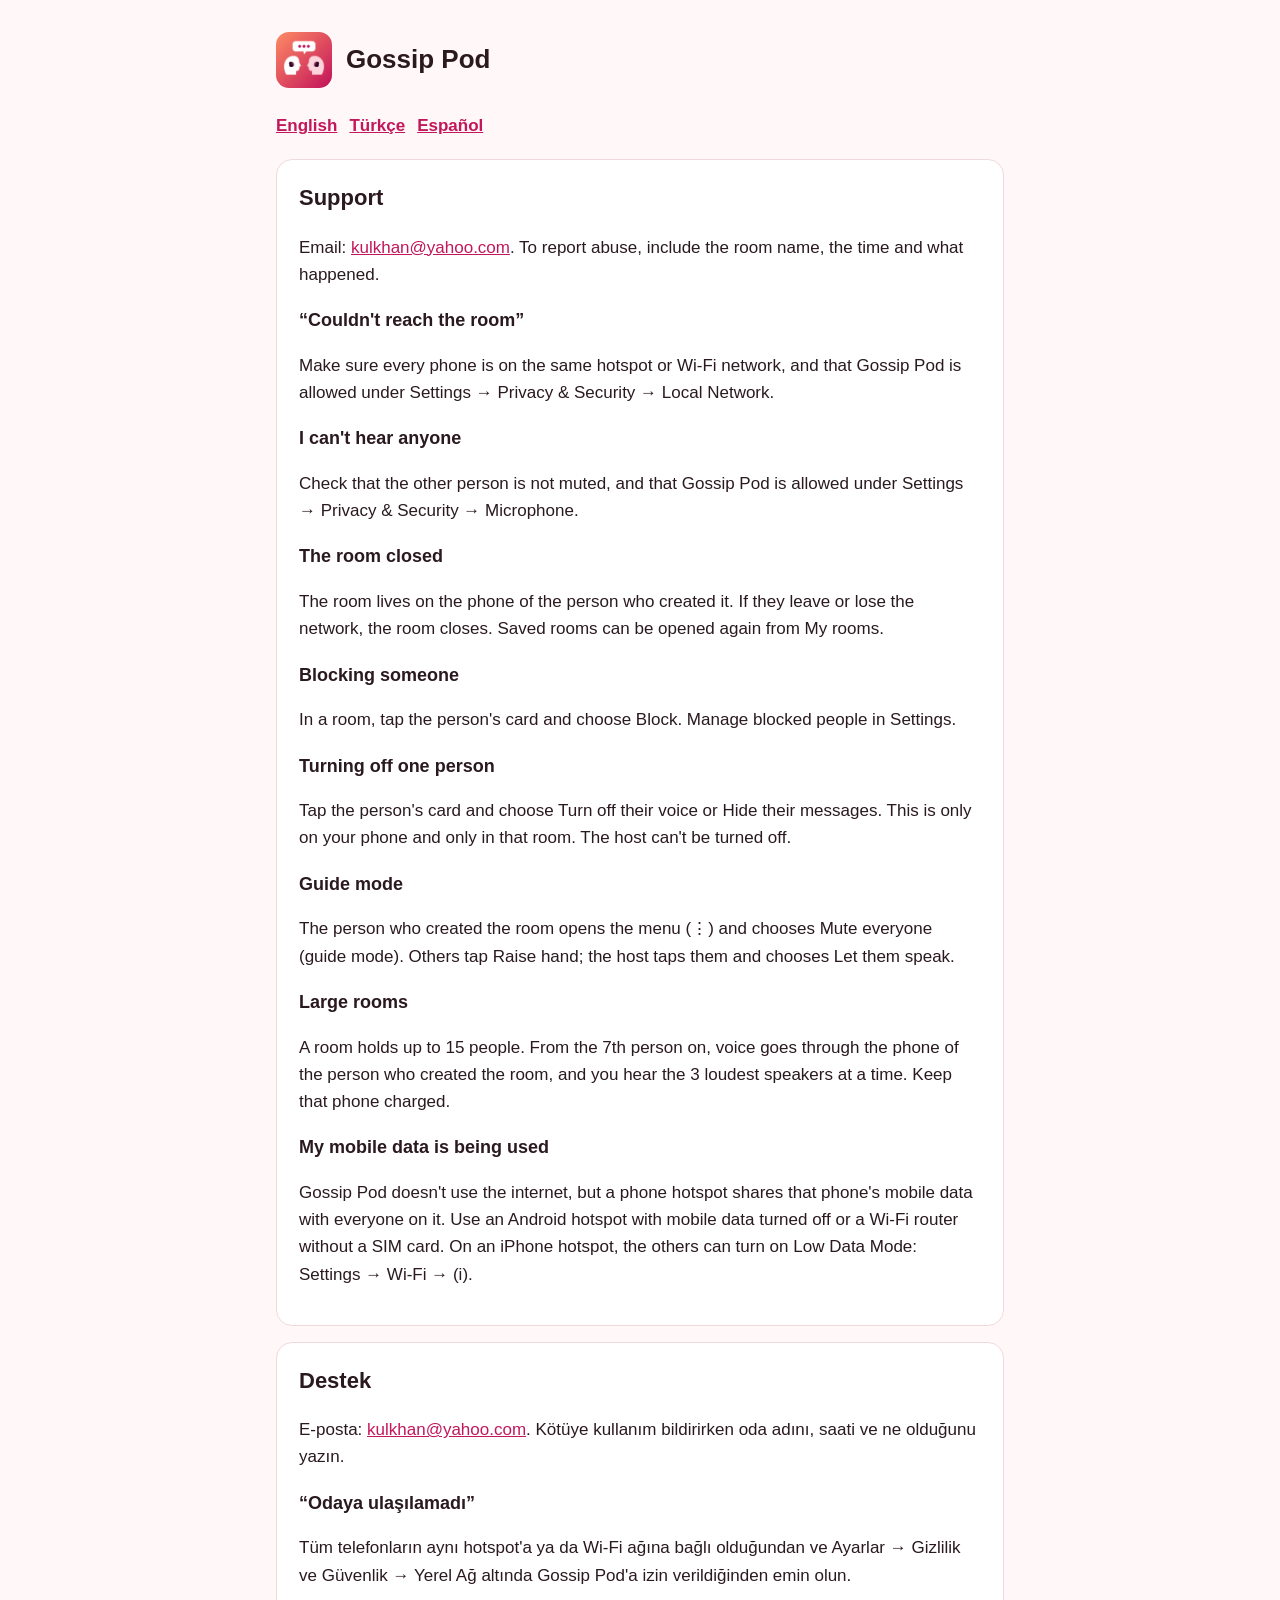
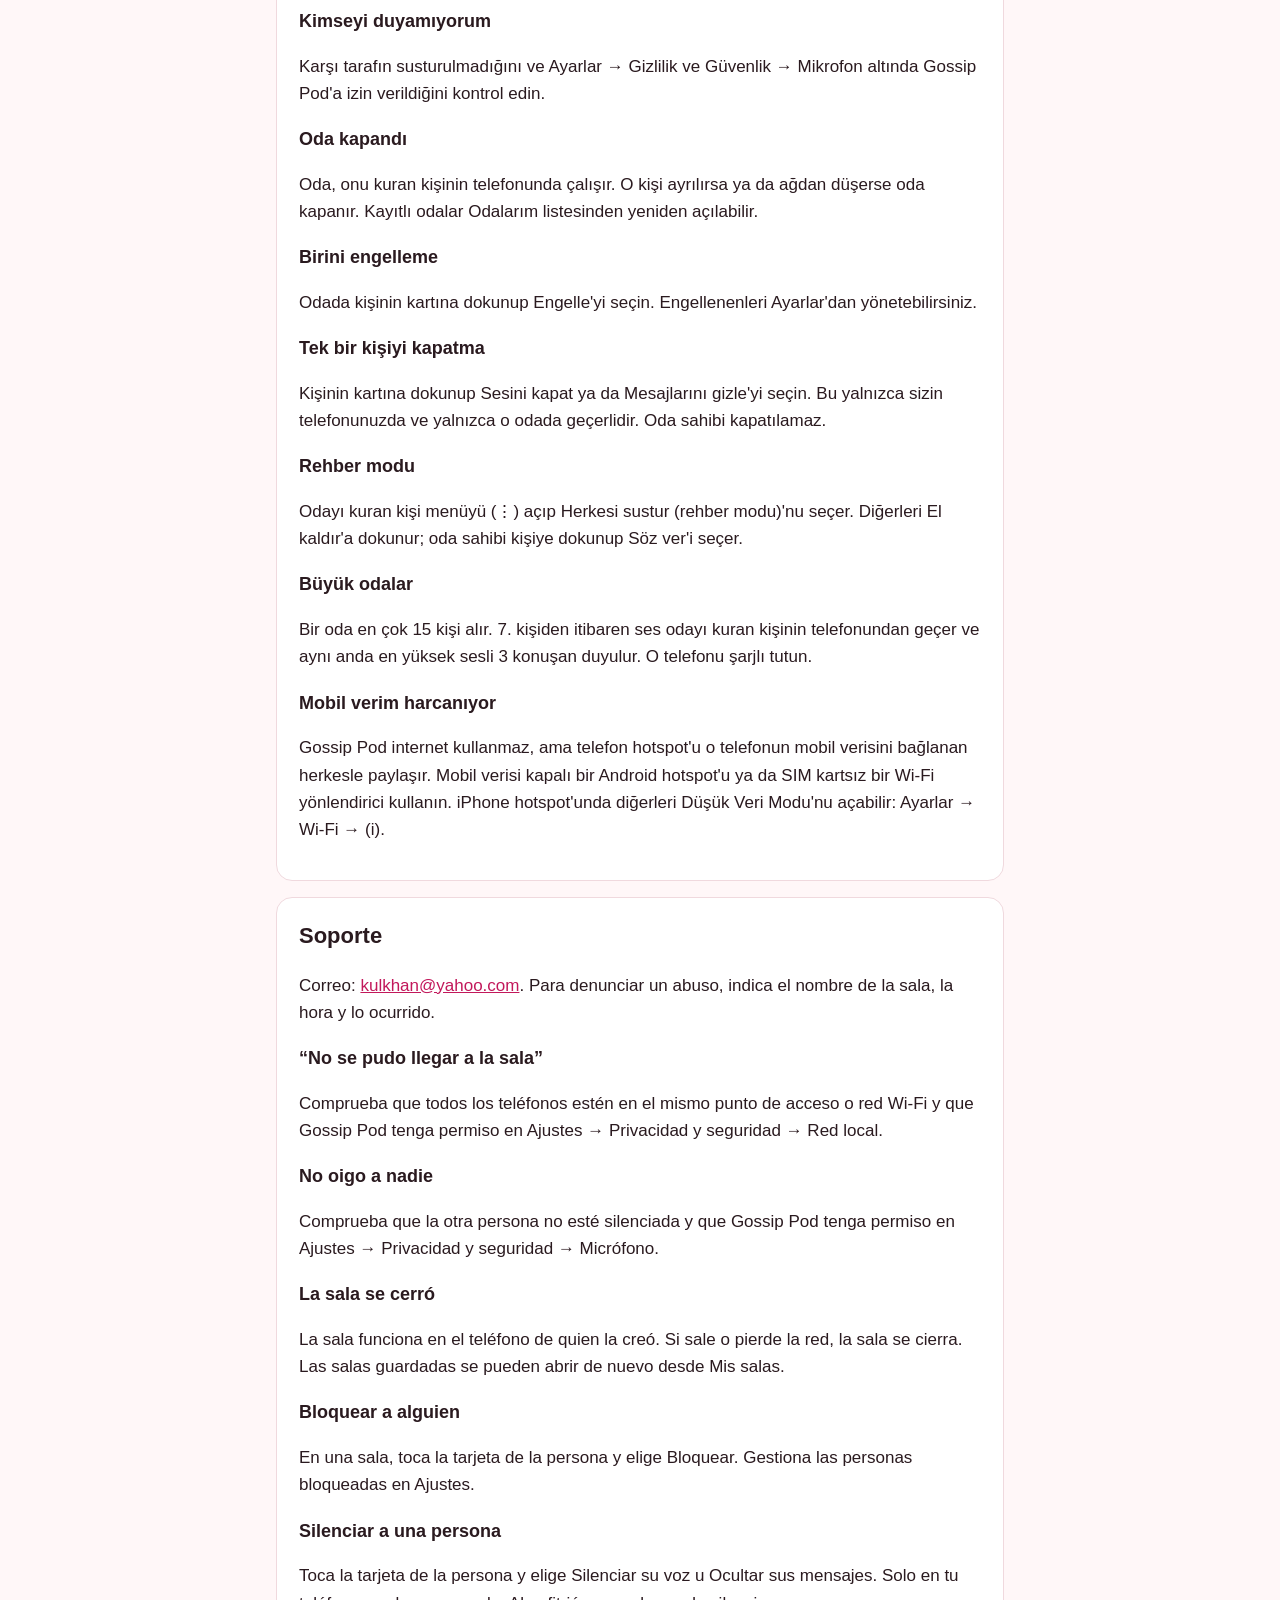
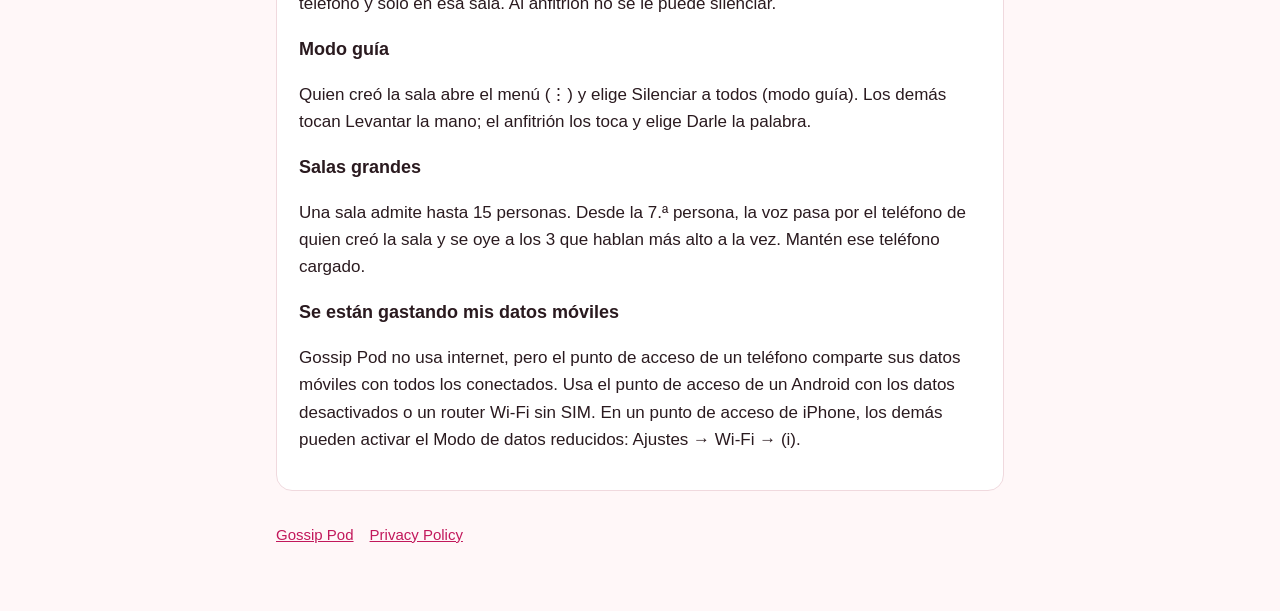
==== support.html @ c3149ad6 "Gossip Pod sitesi: gizlilik politikası ve destek Co-Authored-By: Claude Opus 5.5 <noreply@anthropic." ====
<!doctype html>
<html lang="en">
<head>
  <meta charset="utf-8">
  <meta name="viewport" content="width=device-width, initial-scale=1">
  <title>Gossip Pod Support</title>
  <link rel="icon" href="icon.png">
  <link rel="stylesheet" href="style.css">
</head>
<body>
<main>
  <header><img src="icon.png" alt=""><a href="index.html">Gossip Pod</a></header>
  <nav class="lang"><a href="#en">English</a><a href="#tr">Türkçe</a><a href="#es">Español</a></nav>

  <section id="en">
    <h2>Support</h2>
    <p>Email: <a href="mailto:kulkhan@yahoo.com">kulkhan@yahoo.com</a>. To report abuse, include the room name, the time and what happened.</p>
    <h3>“Couldn't reach the room”</h3>
    <p>Make sure every phone is on the same hotspot or Wi-Fi network, and that Gossip Pod is allowed under Settings → Privacy &amp; Security → Local Network.</p>
    <h3>I can't hear anyone</h3>
    <p>Check that the other person is not muted, and that Gossip Pod is allowed under Settings → Privacy &amp; Security → Microphone.</p>
    <h3>The room closed</h3>
    <p>The room lives on the phone of the person who created it. If they leave or lose the network, the room closes. Saved rooms can be opened again from My rooms.</p>
    <h3>Blocking someone</h3>
    <p>In a room, tap the person's card and choose Block. Manage blocked people in Settings.</p>
    <h3>Turning off one person</h3>
    <p>Tap the person's card and choose Turn off their voice or Hide their messages. This is only on your phone and only in that room. The host can't be turned off.</p>
    <h3>Guide mode</h3>
    <p>The person who created the room opens the menu (⋮) and chooses Mute everyone (guide mode). Others tap Raise hand; the host taps them and chooses Let them speak.</p>
    <h3>Large rooms</h3>
    <p>A room holds up to 15 people. From the 7th person on, voice goes through the phone of the person who created the room, and you hear the 3 loudest speakers at a time. Keep that phone charged.</p>
    <h3>My mobile data is being used</h3>
    <p>Gossip Pod doesn't use the internet, but a phone hotspot shares that phone's mobile data with everyone on it. Use an Android hotspot with mobile data turned off or a Wi-Fi router without a SIM card. On an iPhone hotspot, the others can turn on Low Data Mode: Settings → Wi-Fi → (i).</p>
  </section>

  <section id="tr">
    <h2>Destek</h2>
    <p>E-posta: <a href="mailto:kulkhan@yahoo.com">kulkhan@yahoo.com</a>. Kötüye kullanım bildirirken oda adını, saati ve ne olduğunu yazın.</p>
    <h3>“Odaya ulaşılamadı”</h3>
    <p>Tüm telefonların aynı hotspot'a ya da Wi-Fi ağına bağlı olduğundan ve Ayarlar → Gizlilik ve Güvenlik → Yerel Ağ altında Gossip Pod'a izin verildiğinden emin olun.</p>
    <h3>Kimseyi duyamıyorum</h3>
    <p>Karşı tarafın susturulmadığını ve Ayarlar → Gizlilik ve Güvenlik → Mikrofon altında Gossip Pod'a izin verildiğini kontrol edin.</p>
    <h3>Oda kapandı</h3>
    <p>Oda, onu kuran kişinin telefonunda çalışır. O kişi ayrılırsa ya da ağdan düşerse oda kapanır. Kayıtlı odalar Odalarım listesinden yeniden açılabilir.</p>
    <h3>Birini engelleme</h3>
    <p>Odada kişinin kartına dokunup Engelle'yi seçin. Engellenenleri Ayarlar'dan yönetebilirsiniz.</p>
    <h3>Tek bir kişiyi kapatma</h3>
    <p>Kişinin kartına dokunup Sesini kapat ya da Mesajlarını gizle'yi seçin. Bu yalnızca sizin telefonunuzda ve yalnızca o odada geçerlidir. Oda sahibi kapatılamaz.</p>
    <h3>Rehber modu</h3>
    <p>Odayı kuran kişi menüyü (⋮) açıp Herkesi sustur (rehber modu)'nu seçer. Diğerleri El kaldır'a dokunur; oda sahibi kişiye dokunup Söz ver'i seçer.</p>
    <h3>Büyük odalar</h3>
    <p>Bir oda en çok 15 kişi alır. 7. kişiden itibaren ses odayı kuran kişinin telefonundan geçer ve aynı anda en yüksek sesli 3 konuşan duyulur. O telefonu şarjlı tutun.</p>
    <h3>Mobil verim harcanıyor</h3>
    <p>Gossip Pod internet kullanmaz, ama telefon hotspot'u o telefonun mobil verisini bağlanan herkesle paylaşır. Mobil verisi kapalı bir Android hotspot'u ya da SIM kartsız bir Wi-Fi yönlendirici kullanın. iPhone hotspot'unda diğerleri Düşük Veri Modu'nu açabilir: Ayarlar → Wi-Fi → (i).</p>
  </section>

  <section id="es">
    <h2>Soporte</h2>
    <p>Correo: <a href="mailto:kulkhan@yahoo.com">kulkhan@yahoo.com</a>. Para denunciar un abuso, indica el nombre de la sala, la hora y lo ocurrido.</p>
    <h3>“No se pudo llegar a la sala”</h3>
    <p>Comprueba que todos los teléfonos estén en el mismo punto de acceso o red Wi-Fi y que Gossip Pod tenga permiso en Ajustes → Privacidad y seguridad → Red local.</p>
    <h3>No oigo a nadie</h3>
    <p>Comprueba que la otra persona no esté silenciada y que Gossip Pod tenga permiso en Ajustes → Privacidad y seguridad → Micrófono.</p>
    <h3>La sala se cerró</h3>
    <p>La sala funciona en el teléfono de quien la creó. Si sale o pierde la red, la sala se cierra. Las salas guardadas se pueden abrir de nuevo desde Mis salas.</p>
    <h3>Bloquear a alguien</h3>
    <p>En una sala, toca la tarjeta de la persona y elige Bloquear. Gestiona las personas bloqueadas en Ajustes.</p>
    <h3>Silenciar a una persona</h3>
    <p>Toca la tarjeta de la persona y elige Silenciar su voz u Ocultar sus mensajes. Solo en tu teléfono y solo en esa sala. Al anfitrión no se le puede silenciar.</p>
    <h3>Modo guía</h3>
    <p>Quien creó la sala abre el menú (⋮) y elige Silenciar a todos (modo guía). Los demás tocan Levantar la mano; el anfitrión los toca y elige Darle la palabra.</p>
    <h3>Salas grandes</h3>
    <p>Una sala admite hasta 15 personas. Desde la 7.ª persona, la voz pasa por el teléfono de quien creó la sala y se oye a los 3 que hablan más alto a la vez. Mantén ese teléfono cargado.</p>
    <h3>Se están gastando mis datos móviles</h3>
    <p>Gossip Pod no usa internet, pero el punto de acceso de un teléfono comparte sus datos móviles con todos los conectados. Usa el punto de acceso de un Android con los datos desactivados o un router Wi-Fi sin SIM. En un punto de acceso de iPhone, los demás pueden activar el Modo de datos reducidos: Ajustes → Wi-Fi → (i).</p>
  </section>

  <footer><a href="index.html">Gossip Pod</a><a href="privacy.html">Privacy Policy</a></footer>
</main>
</body>
</html>
---- style.css ----
:root {
  --bg: #fff7f8;
  --text: #2a1a1f;
  --muted: #5b4a50;
  --card: #ffffff;
  --border: #f0d9de;
  --brand: #c2185b;
  --brand-2: #ff8a65;
}
@media (prefers-color-scheme: dark) {
  :root {
    --bg: #1b1114;
    --text: #f7e9ec;
    --muted: #cdb9be;
    --card: #261a1e;
    --border: #3a2a2f;
    --brand: #ff8fb4;
  }
}
* { box-sizing: border-box; }
body {
  margin: 0;
  background: var(--bg);
  color: var(--text);
  font: 17px/1.6 -apple-system, BlinkMacSystemFont, "Segoe UI", Roboto, sans-serif;
}
main { max-width: 760px; margin: 0 auto; padding: 32px 16px 64px; }
header { display: flex; align-items: center; gap: 14px; margin-bottom: 24px; }
header img { width: 56px; height: 56px; border-radius: 13px; }
header a { color: inherit; text-decoration: none; font-size: 26px; font-weight: 700; }
.hero {
  background: linear-gradient(135deg, var(--brand-2), #c2185b);
  color: #fff;
  border-radius: 20px;
  padding: 28px 24px;
  margin-bottom: 24px;
}
.hero h1 { margin: 0 0 8px; font-size: 30px; line-height: 1.2; }
.hero p { margin: 0; font-size: 18px; }
section {
  background: var(--card);
  border: 1px solid var(--border);
  border-radius: 16px;
  padding: 20px 22px;
  margin-bottom: 16px;
}
h2 { margin-top: 0; font-size: 22px; }
h3 { font-size: 18px; margin-bottom: 4px; }
a { color: var(--brand); }
.muted { color: var(--muted); font-size: 15px; }
nav.lang { display: flex; gap: 12px; flex-wrap: wrap; margin: 8px 0 20px; }
nav.lang a { font-weight: 600; }
footer { margin-top: 32px; color: var(--muted); font-size: 15px; }
footer a { margin-right: 16px; }
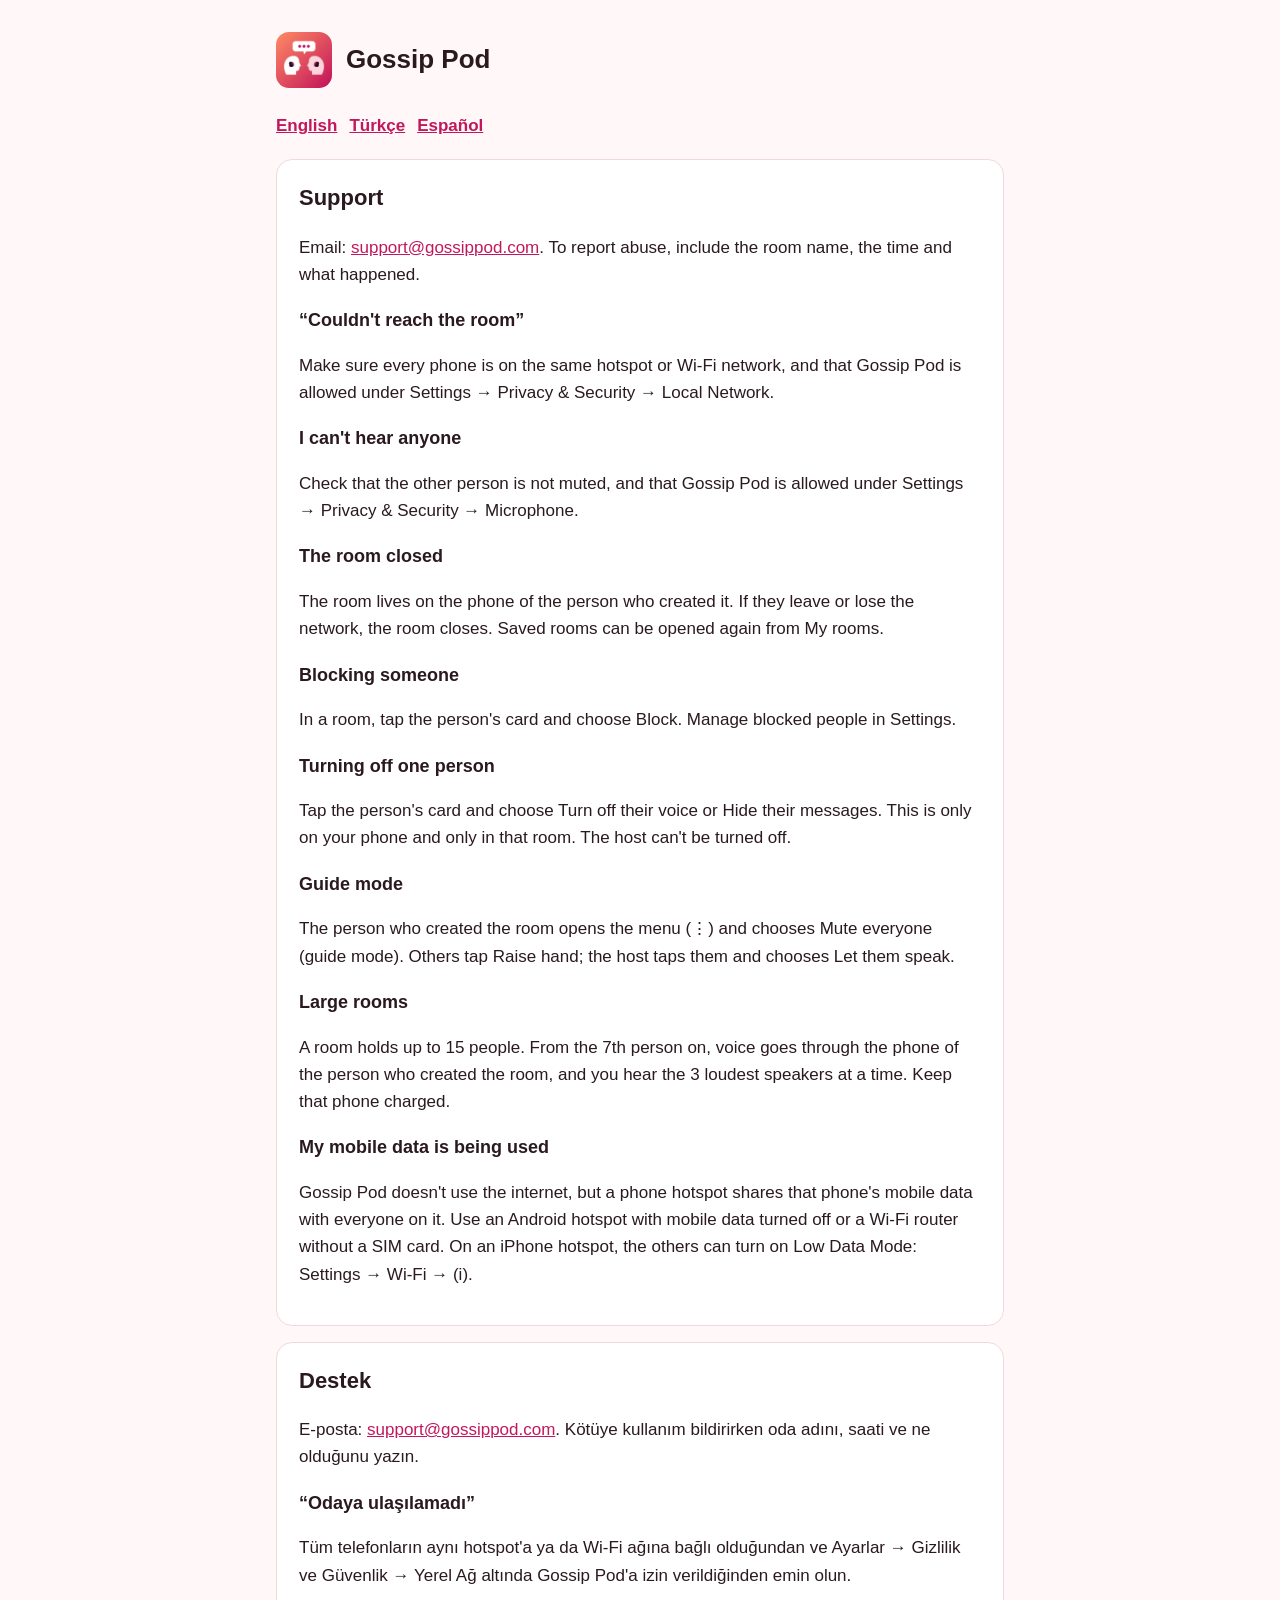
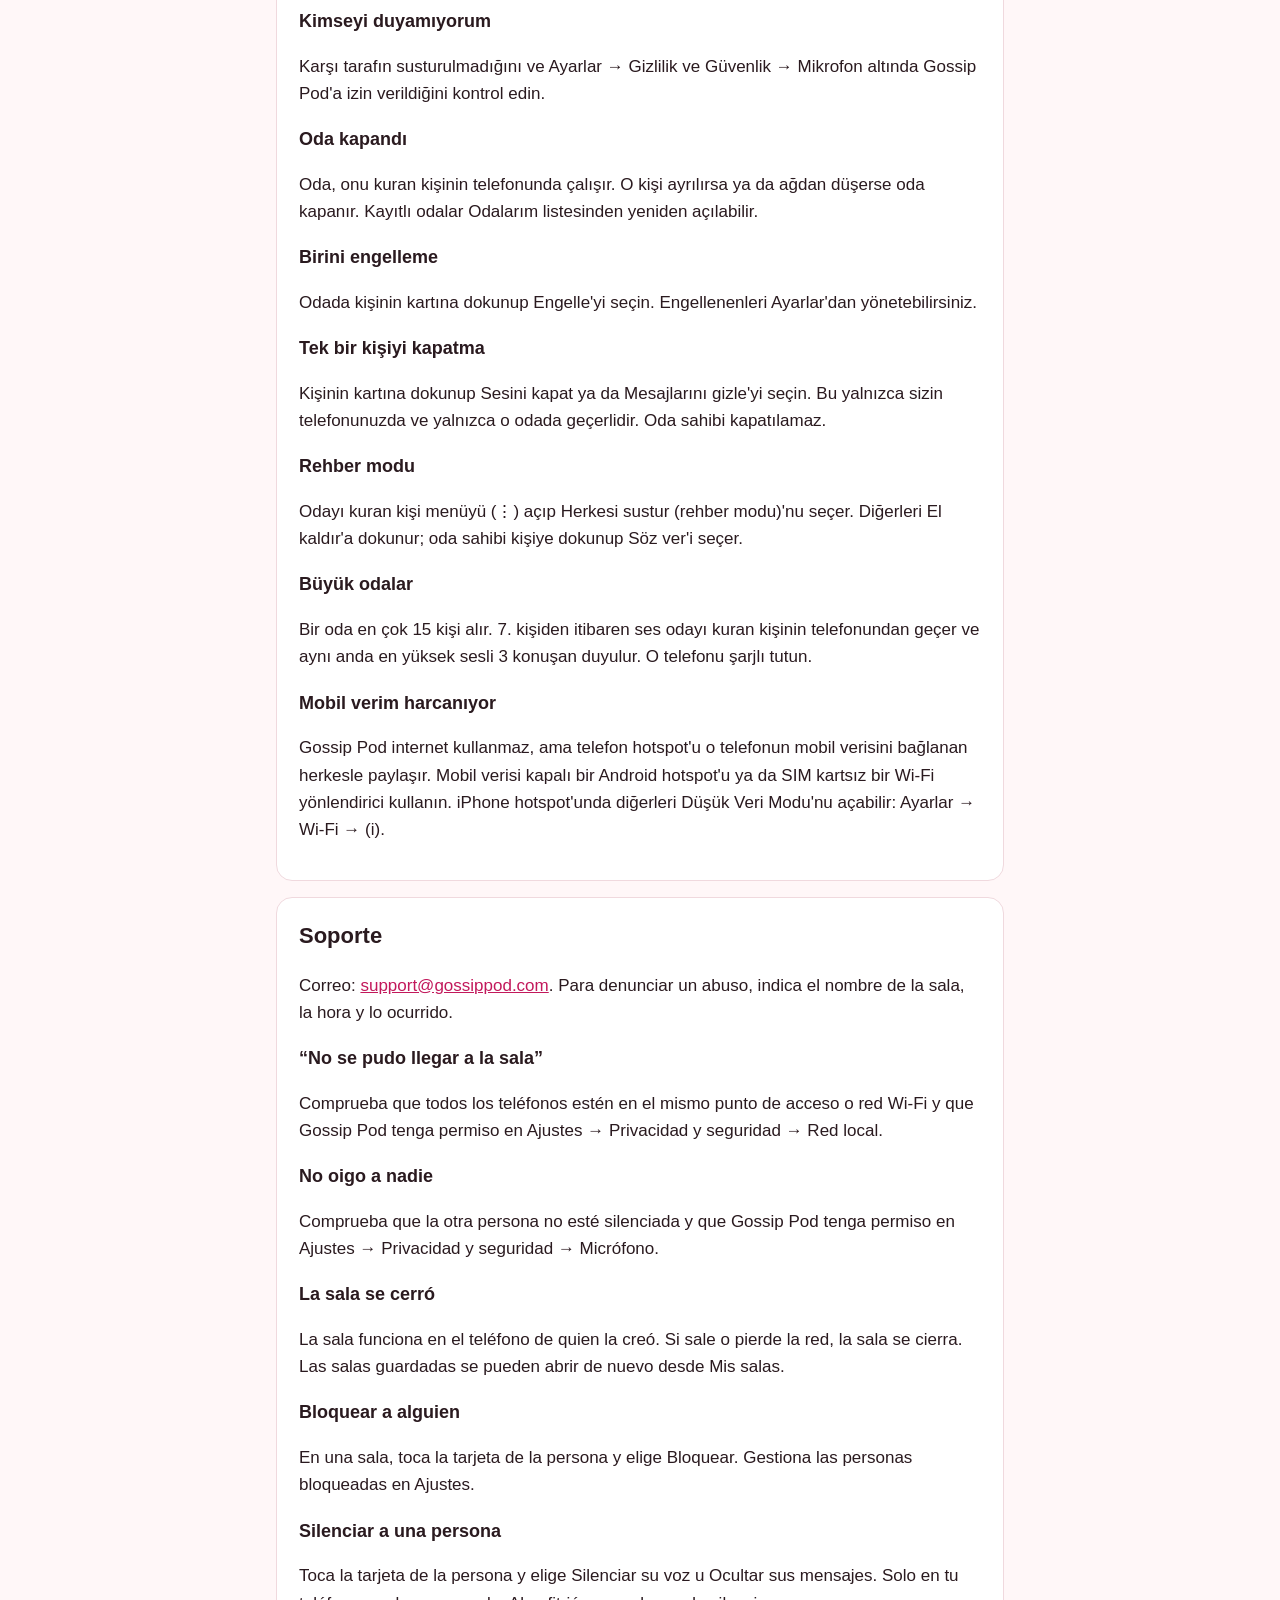
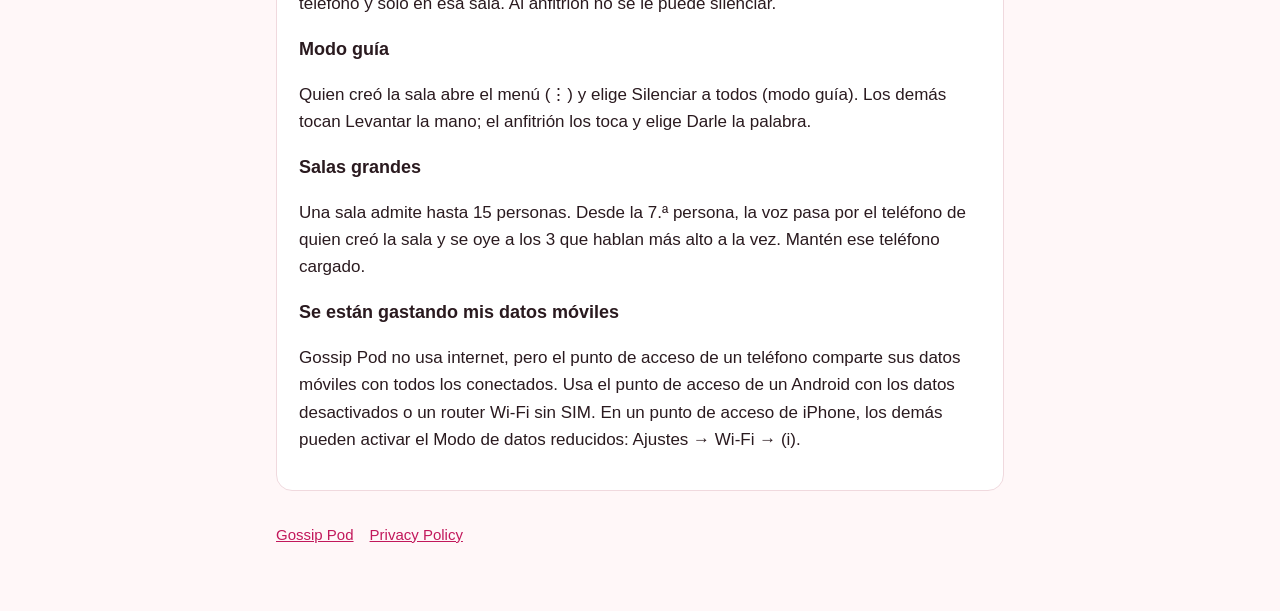
==== commit 4ce41f8b: "Destek e-postası support@gossippod.com, adresler gossippod.com Co-Authored-By: Claude Opus 5.5 <nore" ====
--- a/support.html
+++ b/support.html
@@ -14,7 +14,7 @@
 
   <section id="en">
     <h2>Support</h2>
-    <p>Email: <a href="mailto:kulkhan@yahoo.com">kulkhan@yahoo.com</a>. To report abuse, include the room name, the time and what happened.</p>
+    <p>Email: <a href="mailto:support@gossippod.com">support@gossippod.com</a>. To report abuse, include the room name, the time and what happened.</p>
     <h3>“Couldn't reach the room”</h3>
     <p>Make sure every phone is on the same hotspot or Wi-Fi network, and that Gossip Pod is allowed under Settings → Privacy &amp; Security → Local Network.</p>
     <h3>I can't hear anyone</h3>
@@ -35,7 +35,7 @@
 
   <section id="tr">
     <h2>Destek</h2>
-    <p>E-posta: <a href="mailto:kulkhan@yahoo.com">kulkhan@yahoo.com</a>. Kötüye kullanım bildirirken oda adını, saati ve ne olduğunu yazın.</p>
+    <p>E-posta: <a href="mailto:support@gossippod.com">support@gossippod.com</a>. Kötüye kullanım bildirirken oda adını, saati ve ne olduğunu yazın.</p>
     <h3>“Odaya ulaşılamadı”</h3>
     <p>Tüm telefonların aynı hotspot'a ya da Wi-Fi ağına bağlı olduğundan ve Ayarlar → Gizlilik ve Güvenlik → Yerel Ağ altında Gossip Pod'a izin verildiğinden emin olun.</p>
     <h3>Kimseyi duyamıyorum</h3>
@@ -56,7 +56,7 @@
 
   <section id="es">
     <h2>Soporte</h2>
-    <p>Correo: <a href="mailto:kulkhan@yahoo.com">kulkhan@yahoo.com</a>. Para denunciar un abuso, indica el nombre de la sala, la hora y lo ocurrido.</p>
+    <p>Correo: <a href="mailto:support@gossippod.com">support@gossippod.com</a>. Para denunciar un abuso, indica el nombre de la sala, la hora y lo ocurrido.</p>
     <h3>“No se pudo llegar a la sala”</h3>
     <p>Comprueba que todos los teléfonos estén en el mismo punto de acceso o red Wi-Fi y que Gossip Pod tenga permiso en Ajustes → Privacidad y seguridad → Red local.</p>
     <h3>No oigo a nadie</h3>
